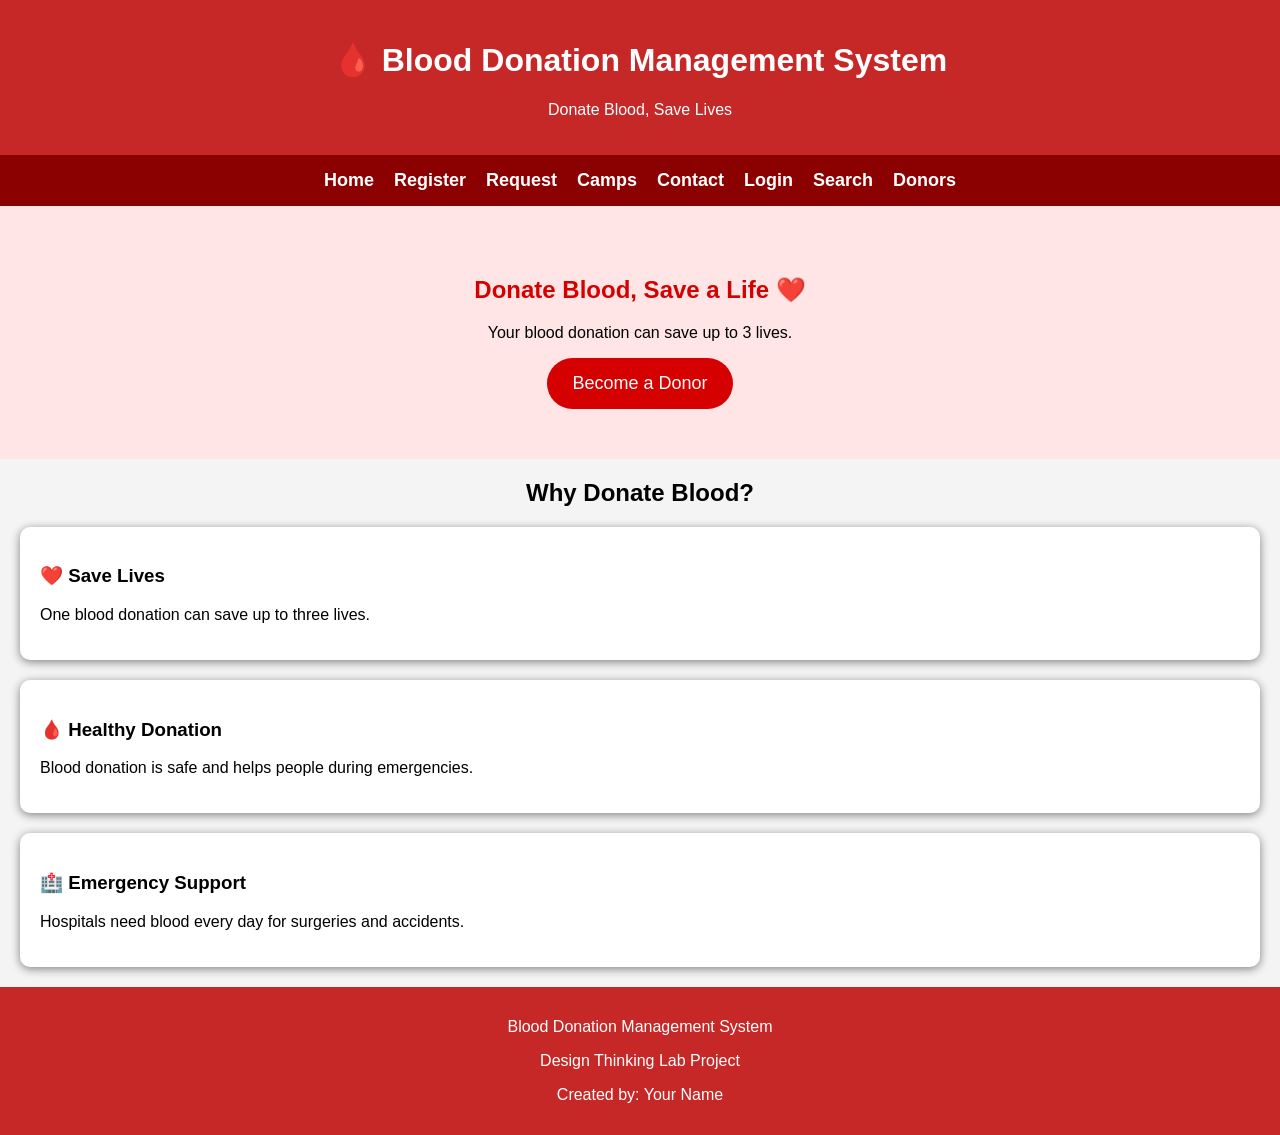
==== index.html @ 9d71fe19 "Add files via upload" ====
<!DOCTYPE html>
<html>
<head>
<meta charset="UTF-8">
<meta name="viewport" content="width=device-width, initial-scale=1.0">
<title>Blood Donation Management System</title>
<link rel="stylesheet" href="style.css">
</head>

<body>

<header>
<h1>🩸 Blood Donation Management System</h1>
<p>Donate Blood, Save Lives</p>
</header>

<nav>
<a href="index.html">Home</a>
<a href="register.html">Register</a>
<a href="request.html">Request</a>
<a href="camp.html">Camps</a>
<a href="contact.html">Contact</a>
<a href="login.html">Login</a>
<a href="search.html">Search</a>
<a href="donors.html">Donors</a>
</nav>

<section class="hero">
<h2>Donate Blood, Save a Life ❤️</h2>
<p>Your blood donation can save up to 3 lives.</p>

<a href="register.html">
<button>Become a Donor</button>
</a>
</section>

<section>

<h2 style="text-align:center;">Why Donate Blood?</h2>

<div class="card">
<h3>❤️ Save Lives</h3>
<p>One blood donation can save up to three lives.</p>
</div>

<div class="card">
<h3>🩸 Healthy Donation</h3>
<p>Blood donation is safe and helps people during emergencies.</p>
</div>

<div class="card">
<h3>🏥 Emergency Support</h3>
<p>Hospitals need blood every day for surgeries and accidents.</p>
</div>

</section>

<footer>
<p>Blood Donation Management System</p>
<p>Design Thinking Lab Project</p>
<p>Created by: Your Name</p>
</footer>

</body>
</html>
---- style.css ----
body{
margin:0;
font-family:Arial,sans-serif;
background:#f4f4f4;
}

header{
background:#c62828;
color:white;
padding:20px;
text-align:center;
}

nav{
    background:#8B0000;
    display:flex;
    justify-content:center;
    flex-wrap:wrap;
    gap:20px;
    padding:15px;
}

nav a{
    color:white;
    text-decoration:none;
    font-size:18px;
    font-weight:bold;
}

.hero{
background:#ffe5e5;
padding:50px 20px;
text-align:center;
}

.hero h2{
color:#d50000;
}
button{
    background:#d50000;
    color:white;
    border:none;
    padding:15px 25px;
    border-radius:30px;
    font-size:18px;
    cursor:pointer;
}
table{
width:100%;
border-collapse:collapse;
margin-top:20px;
background:white;
}

th,td{
border:1px solid #ccc;
padding:10px;
text-align:center;
}

th{
background:#d50000;
color:white;
}

.card{
background:white;
margin:20px;
padding:20px;
border-radius:10px;
box-shadow:0 2px 10px gray;
}

footer{
background:#c62828;
color:white;
text-align:center;
padding:15px;
margin-top:20px;
}
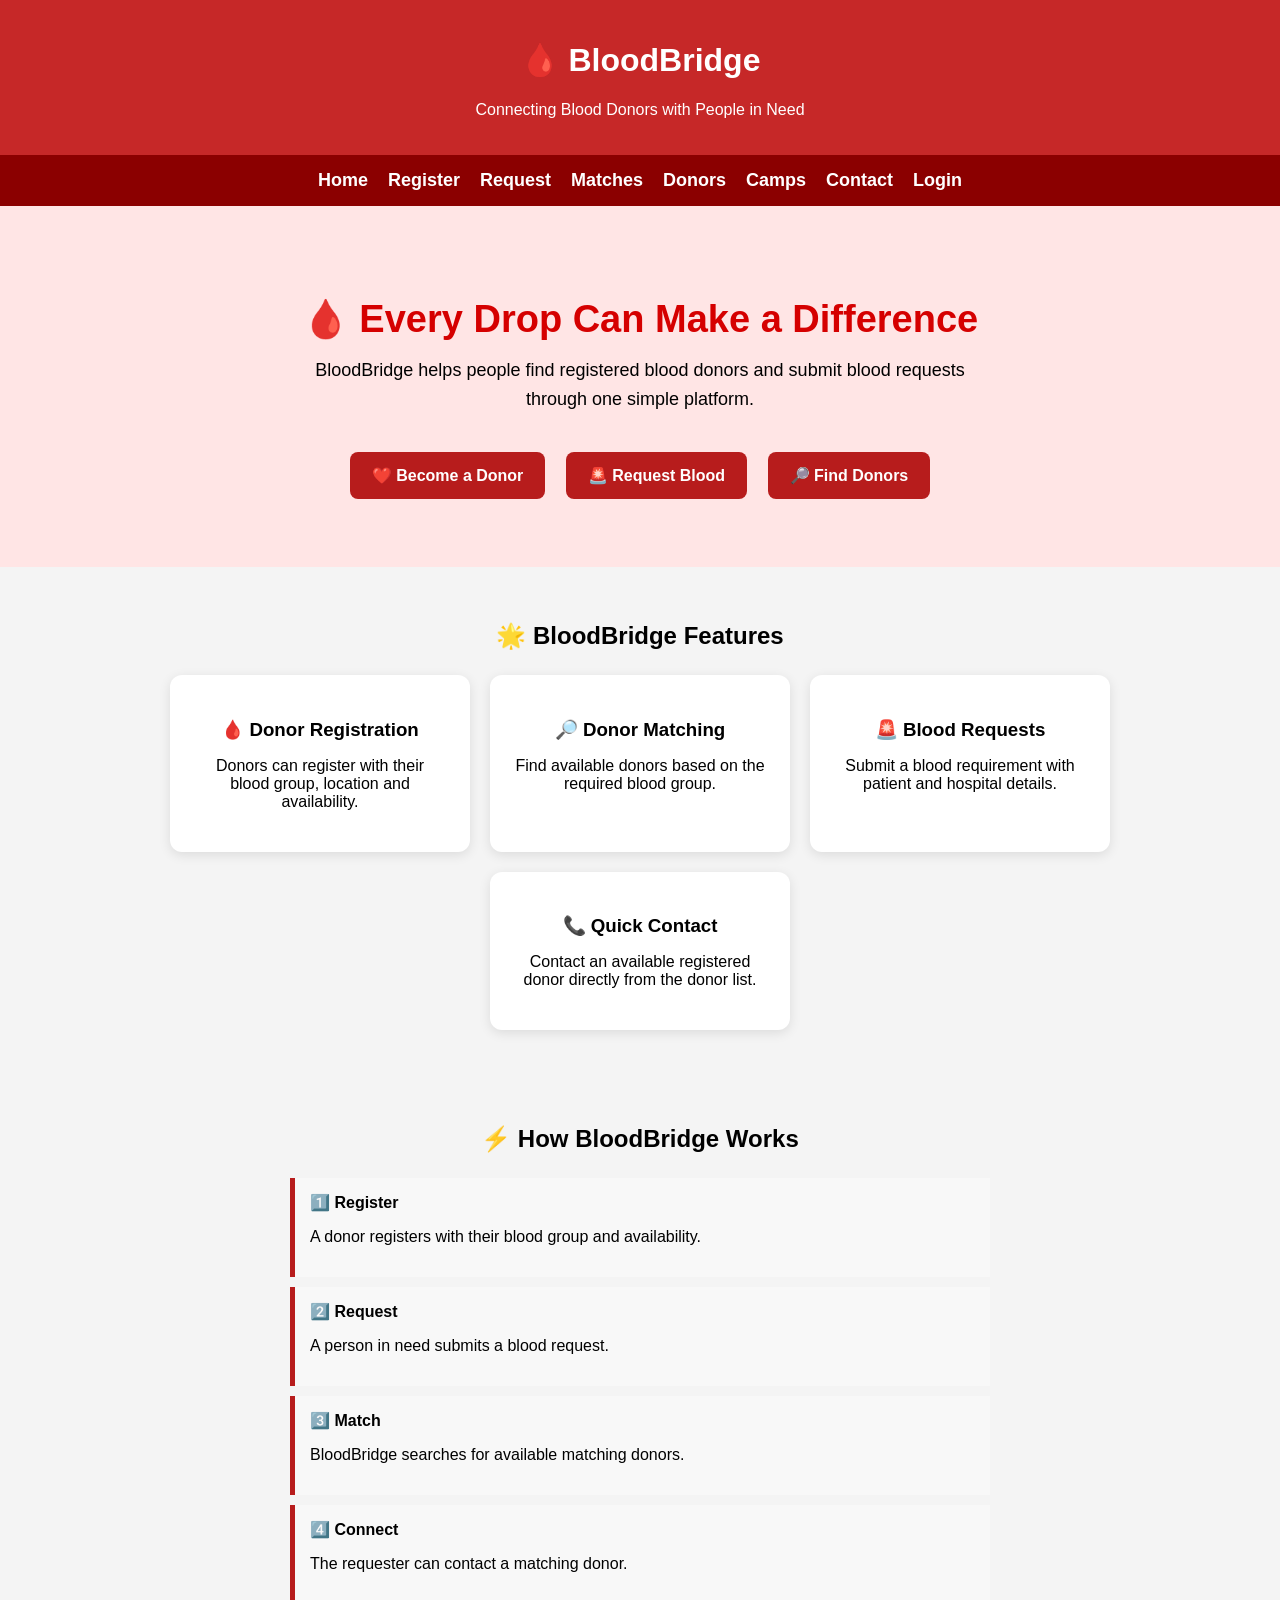
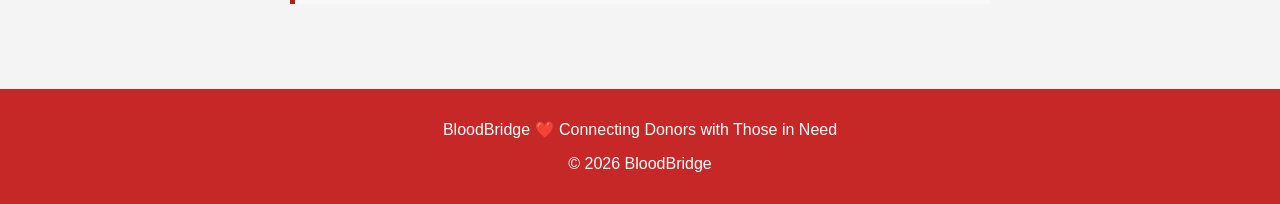
==== commit 7c606077: "Update index.html" ====
--- a/index.html
+++ b/index.html
@@ -1,65 +1,370 @@
 <!DOCTYPE html>
-<html>
+<html lang="en">
+
 <head>
-<meta charset="UTF-8">
-<meta name="viewport" content="width=device-width, initial-scale=1.0">
-<title>Blood Donation Management System</title>
-<link rel="stylesheet" href="style.css">
+
+    <meta charset="UTF-8">
+
+    <meta
+        name="viewport"
+        content="width=device-width, initial-scale=1.0"
+    >
+
+    <title>BloodBridge - Home</title>
+
+    <link
+        rel="stylesheet"
+        href="style.css"
+    >
+
+    <link
+        rel="manifest"
+        href="manifest.json"
+    >
+
+    <meta
+        name="theme-color"
+        content="#b71c1c"
+    >
+
+    <style>
+
+        .hero {
+            text-align: center;
+            padding: 60px 20px;
+        }
+
+        .hero h2 {
+            font-size: 38px;
+            margin-bottom: 15px;
+        }
+
+        .hero p {
+            font-size: 18px;
+            max-width: 650px;
+            margin: auto;
+            line-height: 1.6;
+        }
+
+        .hero-buttons {
+            margin-top: 30px;
+        }
+
+        .hero-buttons a {
+            display: inline-block;
+            margin: 8px;
+            padding: 14px 22px;
+            background: #b71c1c;
+            color: white;
+            text-decoration: none;
+            border-radius: 8px;
+            font-weight: bold;
+        }
+
+        .hero-buttons a:hover {
+            opacity: 0.85;
+        }
+
+        .features {
+            padding: 35px 20px;
+            text-align: center;
+        }
+
+        .feature-container {
+            display: flex;
+            flex-wrap: wrap;
+            justify-content: center;
+            gap: 20px;
+            margin-top: 25px;
+        }
+
+        .feature-card {
+            width: 250px;
+            padding: 25px;
+            background: white;
+            border-radius: 12px;
+            box-shadow: 0 3px 12px rgba(0,0,0,0.1);
+        }
+
+        .feature-card h3 {
+            margin-bottom: 10px;
+        }
+
+        .how-it-works {
+            text-align: center;
+            padding: 40px 20px;
+        }
+
+        .steps {
+            max-width: 700px;
+            margin: 25px auto;
+            text-align: left;
+        }
+
+        .step {
+            padding: 15px;
+            margin: 10px 0;
+            border-left: 5px solid #b71c1c;
+            background: #f8f8f8;
+        }
+
+    </style>
+
 </head>
 
+
 <body>
 
+
 <header>
-<h1>🩸 Blood Donation Management System</h1>
-<p>Donate Blood, Save Lives</p>
+
+    <h1>🩸 BloodBridge</h1>
+
+    <p>
+        Connecting Blood Donors with People in Need
+    </p>
+
 </header>
 
+
 <nav>
-<a href="index.html">Home</a>
-<a href="register.html">Register</a>
-<a href="request.html">Request</a>
-<a href="camp.html">Camps</a>
-<a href="contact.html">Contact</a>
-<a href="login.html">Login</a>
-<a href="search.html">Search</a>
-<a href="donors.html">Donors</a>
+
+    <a href="index.html">Home</a>
+
+    <a href="register.html">Register</a>
+
+    <a href="request.html">Request</a>
+
+    <a href="matches.html">Matches</a>
+
+    <a href="donors.html">Donors</a>
+
+    <a href="camp.html">Camps</a>
+
+    <a href="contact.html">Contact</a>
+
+    <a href="login.html">Login</a>
+
 </nav>
 
+
+
+<!-- HERO -->
+
 <section class="hero">
-<h2>Donate Blood, Save a Life ❤️</h2>
-<p>Your blood donation can save up to 3 lives.</p>
-
-<a href="register.html">
-<button>Become a Donor</button>
-</a>
+
+    <h2>
+        🩸 Every Drop Can Make a Difference
+    </h2>
+
+    <p>
+        BloodBridge helps people find registered blood
+        donors and submit blood requests through one
+        simple platform.
+    </p>
+
+
+    <div class="hero-buttons">
+
+        <a href="register.html">
+            ❤️ Become a Donor
+        </a>
+
+        <a href="request.html">
+            🚨 Request Blood
+        </a>
+
+        <a href="matches.html">
+            🔎 Find Donors
+        </a>
+
+    </div>
+
 </section>
 
-<section>
-
-<h2 style="text-align:center;">Why Donate Blood?</h2>
-
-<div class="card">
-<h3>❤️ Save Lives</h3>
-<p>One blood donation can save up to three lives.</p>
-</div>
-
-<div class="card">
-<h3>🩸 Healthy Donation</h3>
-<p>Blood donation is safe and helps people during emergencies.</p>
-</div>
-
-<div class="card">
-<h3>🏥 Emergency Support</h3>
-<p>Hospitals need blood every day for surgeries and accidents.</p>
-</div>
+
+
+<!-- FEATURES -->
+
+<section class="features">
+
+    <h2>
+        🌟 BloodBridge Features
+    </h2>
+
+
+    <div class="feature-container">
+
+
+        <div class="feature-card">
+
+            <h3>
+                🩸 Donor Registration
+            </h3>
+
+            <p>
+                Donors can register with their blood
+                group, location and availability.
+            </p>
+
+        </div>
+
+
+
+        <div class="feature-card">
+
+            <h3>
+                🔎 Donor Matching
+            </h3>
+
+            <p>
+                Find available donors based on
+                the required blood group.
+            </p>
+
+        </div>
+
+
+
+        <div class="feature-card">
+
+            <h3>
+                🚨 Blood Requests
+            </h3>
+
+            <p>
+                Submit a blood requirement with
+                patient and hospital details.
+            </p>
+
+        </div>
+
+
+
+        <div class="feature-card">
+
+            <h3>
+                📞 Quick Contact
+            </h3>
+
+            <p>
+                Contact an available registered donor
+                directly from the donor list.
+            </p>
+
+        </div>
+
+
+    </div>
 
 </section>
 
+
+
+<!-- HOW IT WORKS -->
+
+<section class="how-it-works">
+
+    <h2>
+        ⚡ How BloodBridge Works
+    </h2>
+
+
+    <div class="steps">
+
+
+        <div class="step">
+
+            <strong>
+                1️⃣ Register
+            </strong>
+
+            <p>
+                A donor registers with their blood
+                group and availability.
+            </p>
+
+        </div>
+
+
+
+        <div class="step">
+
+            <strong>
+                2️⃣ Request
+            </strong>
+
+            <p>
+                A person in need submits a blood
+                request.
+            </p>
+
+        </div>
+
+
+
+        <div class="step">
+
+            <strong>
+                3️⃣ Match
+            </strong>
+
+            <p>
+                BloodBridge searches for available
+                matching donors.
+            </p>
+
+        </div>
+
+
+
+        <div class="step">
+
+            <strong>
+                4️⃣ Connect
+            </strong>
+
+            <p>
+                The requester can contact a matching
+                donor.
+            </p>
+
+        </div>
+
+
+    </div>
+
+</section>
+
+
+
 <footer>
-<p>Blood Donation Management System</p>
-<p>Design Thinking Lab Project</p>
-<p>Created by: Your Name</p>
+
+    <p>
+        BloodBridge ❤️ Connecting Donors with Those in Need
+    </p>
+
+    <p>
+        © 2026 BloodBridge
+    </p>
+
 </footer>
 
+
+
+<script>
+
+if ("serviceWorker" in navigator) {
+
+    navigator.serviceWorker.register(
+        "service-worker.js"
+    );
+
+}
+
+</script>
+
+
 </body>
-</html>+
+</html>
